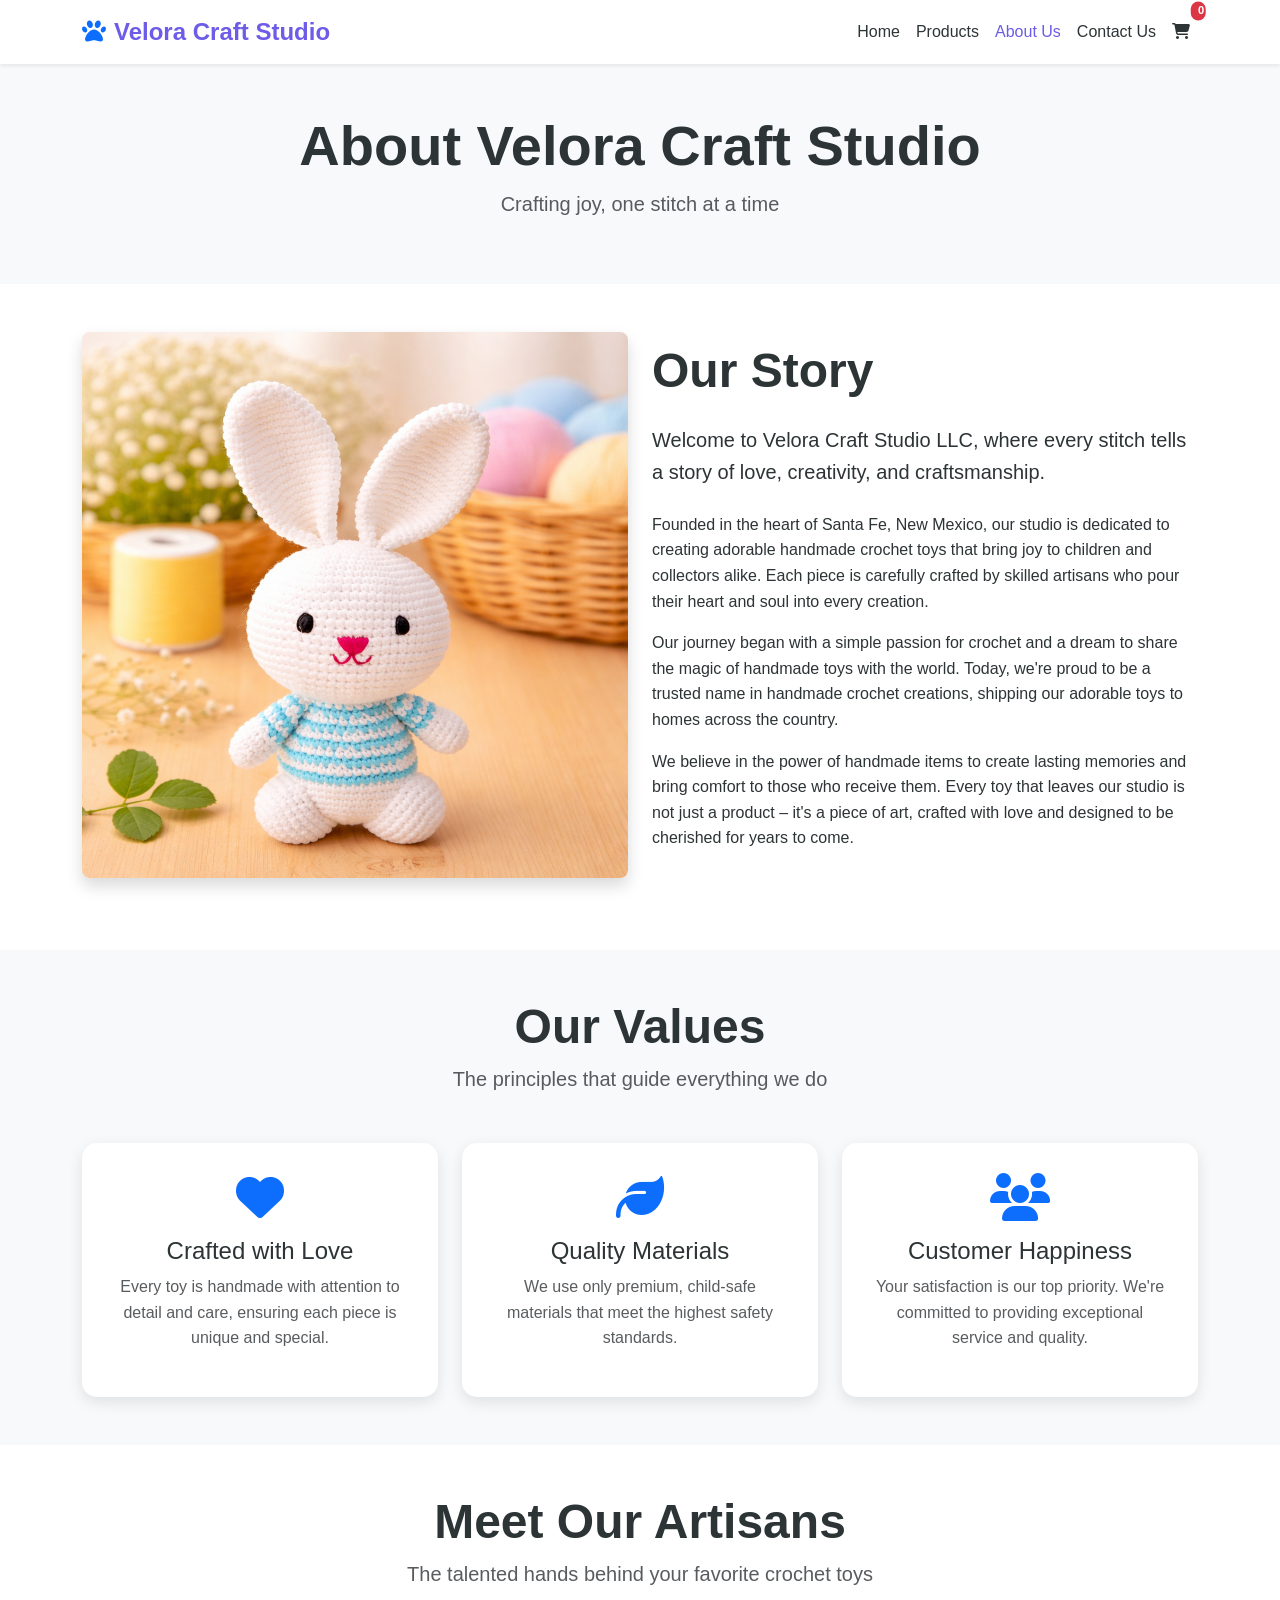
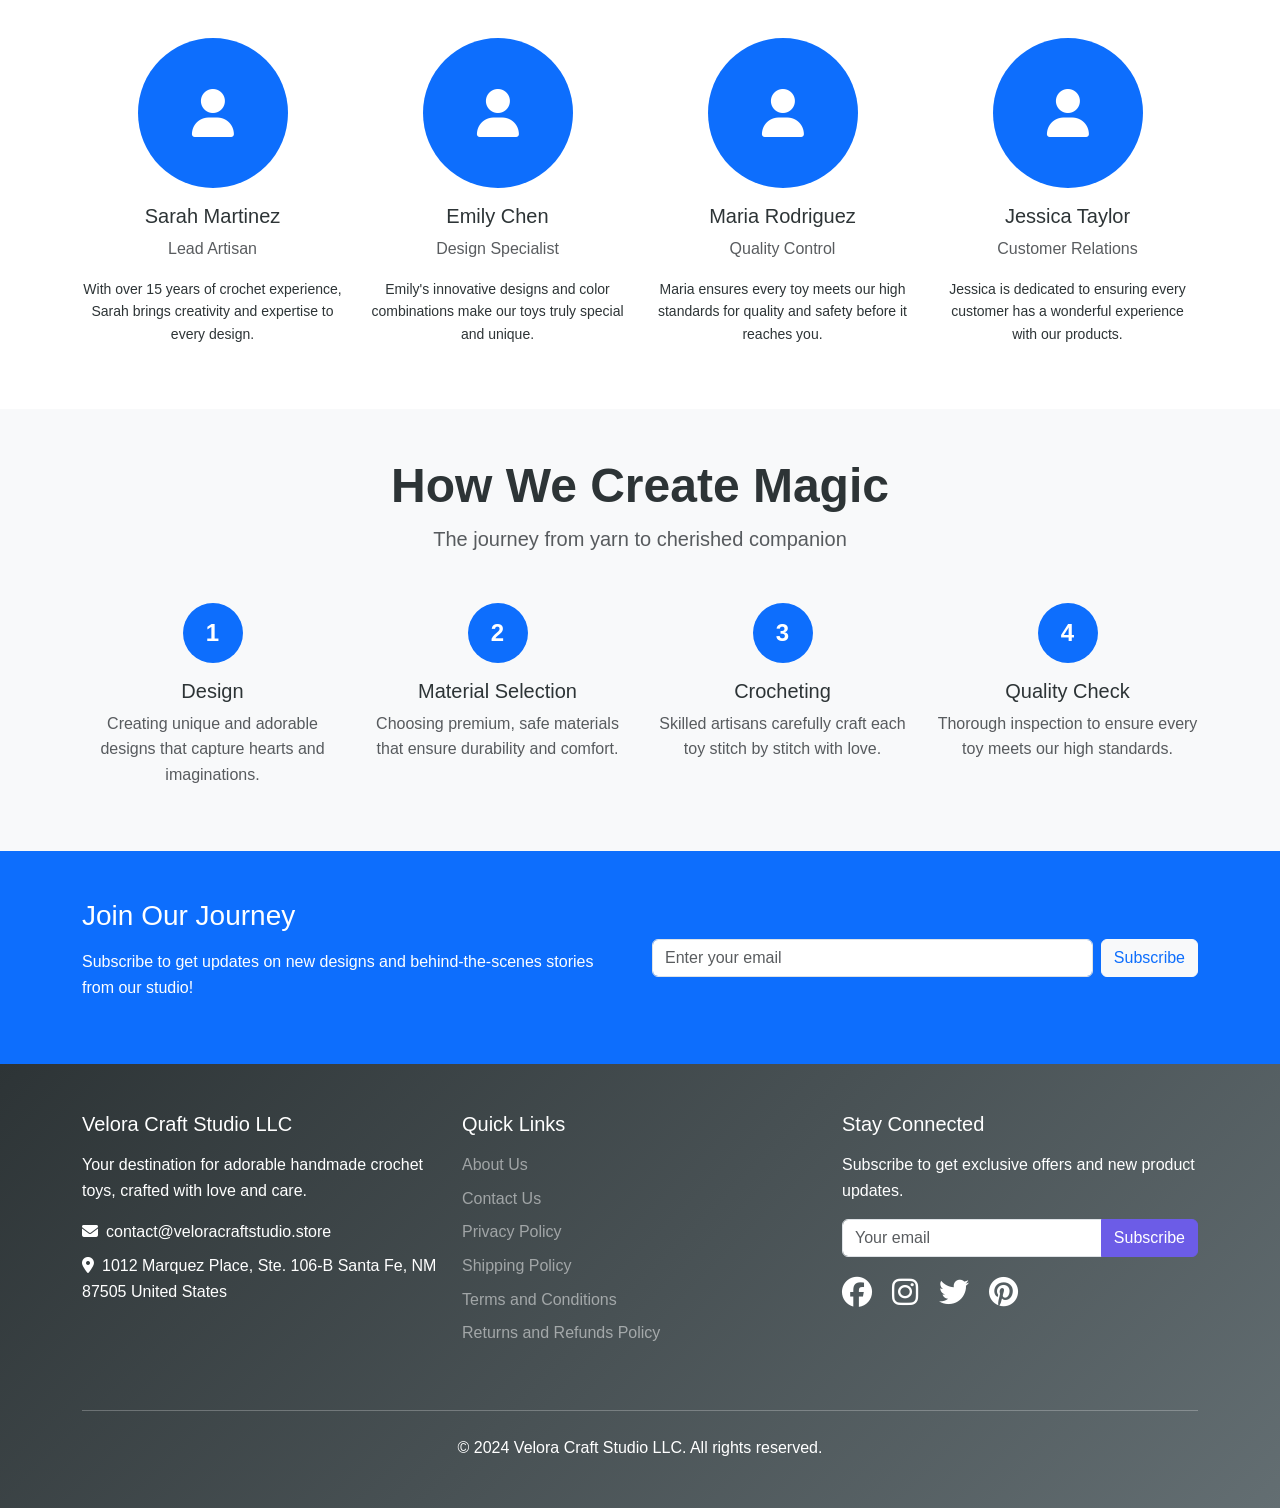
==== about.html @ e20858ad "Commit" ====
<!DOCTYPE html>
<html lang="en">
<head>
    <meta charset="UTF-8">
    <meta name="viewport" content="width=device-width, initial-scale=1.0">
    <title>About Us - Velora Craft Studio LLC</title>
    <link href="https://cdn.jsdelivr.net/npm/bootstrap@5.3.0/dist/css/bootstrap.min.css" rel="stylesheet">
    <link rel="stylesheet" href="https://cdnjs.cloudflare.com/ajax/libs/font-awesome/6.4.0/css/all.min.css">
    <link rel="stylesheet" href="styles.css">
</head>
<body>
    <!-- Navigation -->
    <nav class="navbar navbar-expand-lg navbar-light bg-white shadow-sm sticky-top">
        <div class="container">
            <a class="navbar-brand fw-bold" href="index.html">
                <i class="fas fa-paw text-primary me-2"></i>Velora Craft Studio
            </a>
            <button class="navbar-toggler" type="button" data-bs-toggle="collapse" data-bs-target="#navbarNav">
                <span class="navbar-toggler-icon"></span>
            </button>
            <div class="collapse navbar-collapse" id="navbarNav">
                <ul class="navbar-nav ms-auto">
                    <li class="nav-item">
                        <a class="nav-link" href="index.html">Home</a>
                    </li>
                    <li class="nav-item">
                        <a class="nav-link" href="products.html">Products</a>
                    </li>
                    <li class="nav-item">
                        <a class="nav-link active" href="about.html">About Us</a>
                    </li>
                    <li class="nav-item">
                        <a class="nav-link" href="contact.html">Contact Us</a>
                    </li>
                    <li class="nav-item">
                        <a class="nav-link position-relative" href="cart.html">
                            <i class="fas fa-shopping-cart"></i>
                            <span class="position-absolute top-0 start-100 translate-middle badge rounded-pill bg-danger cart-count">
                                0
                            </span>
                        </a>
                    </li>
                </ul>
            </div>
        </div>
    </nav>

    <!-- Page Header -->
    <section class="py-5 bg-light">
        <div class="container">
            <div class="text-center">
                <h1 class="display-4 fw-bold">About Velora Craft Studio</h1>
                <p class="lead text-muted">Crafting joy, one stitch at a time</p>
            </div>
        </div>
    </section>

    <!-- Our Story -->
    <section class="py-5">
        <div class="container">
            <div class="row align-items-center">
                <div class="col-lg-6 mb-4">
                    <img src="Products/1/01 Bunny Crochet 01 (1).png" alt="Our Craft Studio" class="img-fluid rounded-3 shadow">
                </div>
                <div class="col-lg-6 mb-4">
                    <h2 class="display-5 fw-bold mb-4">Our Story</h2>
                    <p class="lead mb-4">Welcome to Velora Craft Studio LLC, where every stitch tells a story of love, creativity, and craftsmanship.</p>
                    <p class="mb-3">Founded in the heart of Santa Fe, New Mexico, our studio is dedicated to creating adorable handmade crochet toys that bring joy to children and collectors alike. Each piece is carefully crafted by skilled artisans who pour their heart and soul into every creation.</p>
                    <p class="mb-3">Our journey began with a simple passion for crochet and a dream to share the magic of handmade toys with the world. Today, we're proud to be a trusted name in handmade crochet creations, shipping our adorable toys to homes across the country.</p>
                    <p>We believe in the power of handmade items to create lasting memories and bring comfort to those who receive them. Every toy that leaves our studio is not just a product – it's a piece of art, crafted with love and designed to be cherished for years to come.</p>
                </div>
            </div>
        </div>
    </section>

    <!-- Our Values -->
    <section class="py-5 bg-light">
        <div class="container">
            <div class="text-center mb-5">
                <h2 class="display-5 fw-bold">Our Values</h2>
                <p class="lead text-muted">The principles that guide everything we do</p>
            </div>
            <div class="row g-4">
                <div class="col-md-4">
                    <div class="text-center">
                        <div class="feature-box">
                            <i class="fas fa-heart fa-3x text-primary mb-3"></i>
                            <h4>Crafted with Love</h4>
                            <p class="text-muted">Every toy is handmade with attention to detail and care, ensuring each piece is unique and special.</p>
                        </div>
                    </div>
                </div>
                <div class="col-md-4">
                    <div class="text-center">
                        <div class="feature-box">
                            <i class="fas fa-leaf fa-3x text-primary mb-3"></i>
                            <h4>Quality Materials</h4>
                            <p class="text-muted">We use only premium, child-safe materials that meet the highest safety standards.</p>
                        </div>
                    </div>
                </div>
                <div class="col-md-4">
                    <div class="text-center">
                        <div class="feature-box">
                            <i class="fas fa-users fa-3x text-primary mb-3"></i>
                            <h4>Customer Happiness</h4>
                            <p class="text-muted">Your satisfaction is our top priority. We're committed to providing exceptional service and quality.</p>
                        </div>
                    </div>
                </div>
            </div>
        </div>
    </section>

    <!-- Meet the Team -->
    <section class="py-5">
        <div class="container">
            <div class="text-center mb-5">
                <h2 class="display-5 fw-bold">Meet Our Artisans</h2>
                <p class="lead text-muted">The talented hands behind your favorite crochet toys</p>
            </div>
            <div class="row g-4">
                <div class="col-lg-3 col-md-6">
                    <div class="text-center">
                        <div class="mb-3">
                            <div class="bg-primary rounded-circle d-inline-flex align-items-center justify-content-center" style="width: 150px; height: 150px;">
                                <i class="fas fa-user fa-3x text-white"></i>
                            </div>
                        </div>
                        <h5>Sarah Martinez</h5>
                        <p class="text-muted">Lead Artisan</p>
                        <p class="small">With over 15 years of crochet experience, Sarah brings creativity and expertise to every design.</p>
                    </div>
                </div>
                <div class="col-lg-3 col-md-6">
                    <div class="text-center">
                        <div class="mb-3">
                            <div class="bg-primary rounded-circle d-inline-flex align-items-center justify-content-center" style="width: 150px; height: 150px;">
                                <i class="fas fa-user fa-3x text-white"></i>
                            </div>
                        </div>
                        <h5>Emily Chen</h5>
                        <p class="text-muted">Design Specialist</p>
                        <p class="small">Emily's innovative designs and color combinations make our toys truly special and unique.</p>
                    </div>
                </div>
                <div class="col-lg-3 col-md-6">
                    <div class="text-center">
                        <div class="mb-3">
                            <div class="bg-primary rounded-circle d-inline-flex align-items-center justify-content-center" style="width: 150px; height: 150px;">
                                <i class="fas fa-user fa-3x text-white"></i>
                            </div>
                        </div>
                        <h5>Maria Rodriguez</h5>
                        <p class="text-muted">Quality Control</p>
                        <p class="small">Maria ensures every toy meets our high standards for quality and safety before it reaches you.</p>
                    </div>
                </div>
                <div class="col-lg-3 col-md-6">
                    <div class="text-center">
                        <div class="mb-3">
                            <div class="bg-primary rounded-circle d-inline-flex align-items-center justify-content-center" style="width: 150px; height: 150px;">
                                <i class="fas fa-user fa-3x text-white"></i>
                            </div>
                        </div>
                        <h5>Jessica Taylor</h5>
                        <p class="text-muted">Customer Relations</p>
                        <p class="small">Jessica is dedicated to ensuring every customer has a wonderful experience with our products.</p>
                    </div>
                </div>
            </div>
        </div>
    </section>

    <!-- Our Process -->
    <section class="py-5 bg-light">
        <div class="container">
            <div class="text-center mb-5">
                <h2 class="display-5 fw-bold">How We Create Magic</h2>
                <p class="lead text-muted">The journey from yarn to cherished companion</p>
            </div>
            <div class="row g-4">
                <div class="col-md-3 text-center">
                    <div class="process-step">
                        <div class="step-number mb-3">
                            <span class="bg-primary text-white rounded-circle d-inline-flex align-items-center justify-content-center" style="width: 60px; height: 60px; font-size: 24px; font-weight: bold;">1</span>
                        </div>
                        <h5>Design</h5>
                        <p class="text-muted">Creating unique and adorable designs that capture hearts and imaginations.</p>
                    </div>
                </div>
                <div class="col-md-3 text-center">
                    <div class="process-step">
                        <div class="step-number mb-3">
                            <span class="bg-primary text-white rounded-circle d-inline-flex align-items-center justify-content-center" style="width: 60px; height: 60px; font-size: 24px; font-weight: bold;">2</span>
                        </div>
                        <h5>Material Selection</h5>
                        <p class="text-muted">Choosing premium, safe materials that ensure durability and comfort.</p>
                    </div>
                </div>
                <div class="col-md-3 text-center">
                    <div class="process-step">
                        <div class="step-number mb-3">
                            <span class="bg-primary text-white rounded-circle d-inline-flex align-items-center justify-content-center" style="width: 60px; height: 60px; font-size: 24px; font-weight: bold;">3</span>
                        </div>
                        <h5>Crocheting</h5>
                        <p class="text-muted">Skilled artisans carefully craft each toy stitch by stitch with love.</p>
                    </div>
                </div>
                <div class="col-md-3 text-center">
                    <div class="process-step">
                        <div class="step-number mb-3">
                            <span class="bg-primary text-white rounded-circle d-inline-flex align-items-center justify-content-center" style="width: 60px; height: 60px; font-size: 24px; font-weight: bold;">4</span>
                        </div>
                        <h5>Quality Check</h5>
                        <p class="text-muted">Thorough inspection to ensure every toy meets our high standards.</p>
                    </div>
                </div>
            </div>
        </div>
    </section>

    <!-- Newsletter Section -->
    <section class="py-5 bg-primary text-white">
        <div class="container">
            <div class="row align-items-center">
                <div class="col-lg-6">
                    <h3 class="mb-3">Join Our Journey</h3>
                    <p>Subscribe to get updates on new designs and behind-the-scenes stories from our studio!</p>
                </div>
                <div class="col-lg-6">
                    <form class="d-flex gap-2" id="newsletter-form">
                        <input type="email" class="form-control" placeholder="Enter your email" required>
                        <button type="submit" class="btn btn-light text-primary">Subscribe</button>
                    </form>
                </div>
            </div>
        </div>
    </section>

    <!-- Footer -->
    <footer class="bg-dark text-white py-5">
        <div class="container">
            <div class="row">
                <div class="col-lg-4 mb-4">
                    <h5 class="mb-3">Velora Craft Studio LLC</h5>
                    <p class="mb-3">Your destination for adorable handmade crochet toys, crafted with love and care.</p>
                    <div class="contact-info">
                        <p class="mb-2"><i class="fas fa-envelope me-2"></i>contact@veloracraftstudio.store</p>
                        <p class="mb-2"><i class="fas fa-map-marker-alt me-2"></i>1012 Marquez Place, Ste. 106-B Santa Fe, NM 87505 United States</p>
                    </div>
                </div>
                <div class="col-lg-4 mb-4">
                    <h5 class="mb-3">Quick Links</h5>
                    <ul class="list-unstyled">
                        <li class="mb-2"><a href="about.html" class="text-white-50 text-decoration-none">About Us</a></li>
                        <li class="mb-2"><a href="contact.html" class="text-white-50 text-decoration-none">Contact Us</a></li>
                        <li class="mb-2"><a href="privacy.html" class="text-white-50 text-decoration-none">Privacy Policy</a></li>
                        <li class="mb-2"><a href="shipping.html" class="text-white-50 text-decoration-none">Shipping Policy</a></li>
                        <li class="mb-2"><a href="terms.html" class="text-white-50 text-decoration-none">Terms and Conditions</a></li>
                        <li class="mb-2"><a href="returns.html" class="text-white-50 text-decoration-none">Returns and Refunds Policy</a></li>
                    </ul>
                </div>
                <div class="col-lg-4 mb-4">
                    <h5 class="mb-3">Stay Connected</h5>
                    <p class="mb-3">Subscribe to get exclusive offers and new product updates.</p>
                    <form id="footer-newsletter-form">
                        <div class="input-group mb-3">
                            <input type="email" class="form-control" placeholder="Your email" required>
                            <button class="btn btn-primary" type="submit">Subscribe</button>
                        </div>
                    </form>
                    <div class="social-links mt-3">
                        <a href="#" class="text-white me-3"><i class="fab fa-facebook fa-lg"></i></a>
                        <a href="#" class="text-white me-3"><i class="fab fa-instagram fa-lg"></i></a>
                        <a href="#" class="text-white me-3"><i class="fab fa-twitter fa-lg"></i></a>
                        <a href="#" class="text-white"><i class="fab fa-pinterest fa-lg"></i></a>
                    </div>
                </div>
            </div>
            <hr class="bg-white-50 my-4">
            <div class="text-center">
                <p class="mb-0">&copy; 2024 Velora Craft Studio LLC. All rights reserved.</p>
            </div>
        </div>
    </footer>

    <script src="https://cdn.jsdelivr.net/npm/bootstrap@5.3.0/dist/js/bootstrap.bundle.min.js"></script>
    <script src="script.js"></script>
</body>
</html>
---- styles.css ----
/* Custom Styles for Velora Craft Studio */

:root {
    --primary-color: #6c5ce7;
    --secondary-color: #fd79a8;
    --accent-color: #fdcb6e;
    --text-dark: #2d3436;
    --text-light: #636e72;
    --bg-light: #f8f9fa;
    --border-color: #dee2e6;
}

/* General Styles */
body {
    font-family: 'Segoe UI', Tahoma, Geneva, Verdana, sans-serif;
    color: var(--text-dark);
    line-height: 1.6;
}

/* Navigation */
.navbar-brand {
    color: var(--primary-color) !important;
    font-size: 1.5rem;
}

.nav-link {
    color: var(--text-dark) !important;
    font-weight: 500;
    transition: color 0.3s ease;
}

.nav-link:hover,
.nav-link.active {
    color: var(--primary-color) !important;
}

.cart-count {
    font-size: 0.7rem;
    top: -5px;
    right: -10px;
}

/* Hero Section */
.hero-section {
    background: linear-gradient(135deg, #667eea 0%, #764ba2 100%);
    color: white;
    position: relative;
    overflow: hidden;
}

.hero-section::before {
    content: '';
    position: absolute;
    top: 0;
    left: 0;
    right: 0;
    bottom: 0;
    background: url('data:image/svg+xml,<svg xmlns="http://www.w3.org/2000/svg" viewBox="0 0 1440 320"><path fill="%23ffffff" fill-opacity="0.1" d="M0,96L48,112C96,128,192,160,288,160C384,160,480,128,576,122.7C672,117,768,139,864,133.3C960,128,1056,96,1152,90.7C1248,85,1344,107,1392,117.3L1440,128L1440,320L1392,320C1344,320,1248,320,1152,320C1056,320,960,320,864,320C768,320,672,320,576,320C480,320,384,320,288,320C192,320,96,320,48,320L0,320Z"></path></svg>') no-repeat bottom;
    background-size: cover;
}

.hero-content {
    position: relative;
    z-index: 1;
}

.hero-image img {
    max-height: 500px;
    object-fit: contain;
    animation: float 3s ease-in-out infinite;
}

@keyframes float {
    0%, 100% { transform: translateY(0px); }
    50% { transform: translateY(-20px); }
}

/* Product Cards */
.product-card {
    background: white;
    border-radius: 15px;
    overflow: hidden;
    box-shadow: 0 5px 15px rgba(0,0,0,0.1);
    transition: transform 0.3s ease, box-shadow 0.3s ease;
    height: 100%;
}

.product-card:hover {
    transform: translateY(-5px);
    box-shadow: 0 10px 25px rgba(0,0,0,0.15);
}

.product-image {
    position: relative;
    overflow: hidden;
    height: 250px;
}

.product-image img {
    width: 100%;
    height: 100%;
    object-fit: cover;
    transition: transform 0.3s ease;
}

.product-card:hover .product-image img {
    transform: scale(1.05);
}

.product-badge {
    position: absolute;
    top: 10px;
    right: 10px;
    background: var(--secondary-color);
    color: white;
    padding: 5px 10px;
    border-radius: 20px;
    font-size: 0.8rem;
    font-weight: bold;
}

.product-info {
    padding: 20px;
}

.product-title {
    font-size: 1.1rem;
    font-weight: 600;
    margin-bottom: 10px;
    color: var(--text-dark);
}

.product-price {
    display: flex;
    align-items: center;
    gap: 10px;
    margin-bottom: 15px;
}

.price-current {
    font-size: 1.3rem;
    font-weight: bold;
    color: var(--primary-color);
}

.price-original {
    font-size: 1rem;
    color: var(--text-light);
    text-decoration: line-through;
}

.btn-add-cart {
    background: var(--primary-color);
    color: white;
    border: none;
    padding: 10px 15px;
    border-radius: 25px;
    font-weight: 500;
    transition: background 0.3s ease;
}

.btn-add-cart:hover {
    background: #5f4dd8;
    color: white;
}

/* Feature Boxes */
.feature-box {
    padding: 30px;
    background: white;
    border-radius: 15px;
    box-shadow: 0 5px 15px rgba(0,0,0,0.1);
    transition: transform 0.3s ease;
    height: 100%;
}

.feature-box:hover {
    transform: translateY(-5px);
}

/* Product Gallery */
.product-gallery {
    display: grid;
    grid-template-columns: 1fr 100px;
    gap: 20px;
    margin-bottom: 30px;
}

.main-image {
    border-radius: 15px;
    overflow: hidden;
    box-shadow: 0 10px 25px rgba(0,0,0,0.1);
}

.main-image img {
    width: 100%;
    height: 500px;
    object-fit: cover;
}

.thumbnail-list {
    display: flex;
    flex-direction: column;
    gap: 10px;
}

.thumbnail {
    border-radius: 10px;
    overflow: hidden;
    cursor: pointer;
    border: 3px solid transparent;
    transition: border-color 0.3s ease;
}

.thumbnail.active,
.thumbnail:hover {
    border-color: var(--primary-color);
}

.thumbnail img {
    width: 100%;
    height: 100px;
    object-fit: cover;
}

/* Product Variants */
.variant-options {
    display: flex;
    gap: 10px;
    margin-bottom: 20px;
}

.variant-option {
    padding: 8px 16px;
    border: 2px solid var(--border-color);
    border-radius: 20px;
    background: white;
    cursor: pointer;
    transition: all 0.3s ease;
}

.variant-option.selected {
    border-color: var(--primary-color);
    background: var(--primary-color);
    color: white;
}

/* Shopping Cart */
.cart-table {
    background: white;
    border-radius: 15px;
    overflow: hidden;
    box-shadow: 0 5px 15px rgba(0,0,0,0.1);
}

.cart-item {
    padding: 20px;
    border-bottom: 1px solid var(--border-color);
    display: flex;
    align-items: center;
    gap: 20px;
}

.cart-item-image {
    width: 100px;
    height: 100px;
    border-radius: 10px;
    overflow: hidden;
}

.cart-item-image img {
    width: 100%;
    height: 100%;
    object-fit: cover;
}

.cart-item-details {
    flex: 1;
}

.cart-item-title {
    font-weight: 600;
    margin-bottom: 5px;
}

.cart-item-price {
    color: var(--primary-color);
    font-weight: bold;
}

.quantity-controls {
    display: flex;
    align-items: center;
    gap: 10px;
}

.quantity-btn {
    width: 30px;
    height: 30px;
    border: 1px solid var(--border-color);
    background: white;
    border-radius: 50%;
    cursor: pointer;
    display: flex;
    align-items: center;
    justify-content: center;
    transition: background 0.3s ease;
}

.quantity-btn:hover {
    background: var(--bg-light);
}

.cart-summary {
    background: white;
    border-radius: 15px;
    padding: 30px;
    box-shadow: 0 5px 15px rgba(0,0,0,0.1);
}

.summary-row {
    display: flex;
    justify-content: space-between;
    margin-bottom: 15px;
}

.summary-row.total {
    font-size: 1.2rem;
    font-weight: bold;
    color: var(--primary-color);
    border-top: 2px solid var(--border-color);
    padding-top: 15px;
}

/* Forms */
.form-control:focus {
    border-color: var(--primary-color);
    box-shadow: 0 0 0 0.2rem rgba(108, 92, 231, 0.25);
}

.btn-primary {
    background: var(--primary-color);
    border-color: var(--primary-color);
}

.btn-primary:hover {
    background: #5f4dd8;
    border-color: #5f4dd8;
}

/* Footer */
footer {
    background: linear-gradient(135deg, #2d3436 0%, #636e72 100%);
}

footer a {
    transition: color 0.3s ease;
}

footer a:hover {
    color: var(--accent-color) !important;
}

.social-links a {
    font-size: 1.5rem;
    transition: transform 0.3s ease;
}

.social-links a:hover {
    transform: translateY(-3px);
}

/* Responsive Design */
@media (max-width: 768px) {
    .hero-section {
        text-align: center;
    }
    
    .hero-section .row {
        flex-direction: column-reverse;
    }
    
    .product-gallery {
        grid-template-columns: 1fr;
    }
    
    .thumbnail-list {
        flex-direction: row;
        overflow-x: auto;
    }
    
    .cart-item {
        flex-direction: column;
        text-align: center;
    }
    
    .cart-item-image {
        width: 150px;
        height: 150px;
    }
}

/* Loading Animation */
.loading {
    display: inline-block;
    width: 20px;
    height: 20px;
    border: 3px solid rgba(255,255,255,.3);
    border-radius: 50%;
    border-top-color: white;
    animation: spin 1s ease-in-out infinite;
}

@keyframes spin {
    to { transform: rotate(360deg); }
}

/* Toast Notifications */
.toast-container {
    position: fixed;
    top: 20px;
    right: 20px;
    z-index: 9999;
}

.custom-toast {
    background: white;
    border-radius: 10px;
    box-shadow: 0 5px 15px rgba(0,0,0,0.2);
    padding: 15px 20px;
    margin-bottom: 10px;
    display: flex;
    align-items: center;
    gap: 10px;
    min-width: 300px;
    animation: slideIn 0.3s ease;
}

@keyframes slideIn {
    from {
        transform: translateX(100%);
        opacity: 0;
    }
    to {
        transform: translateX(0);
        opacity: 1;
    }
}

.toast-success {
    border-left: 4px solid #28a745;
}

.toast-error {
    border-left: 4px solid #dc3545;
}

.toast-info {
    border-left: 4px solid #17a2b8;
}
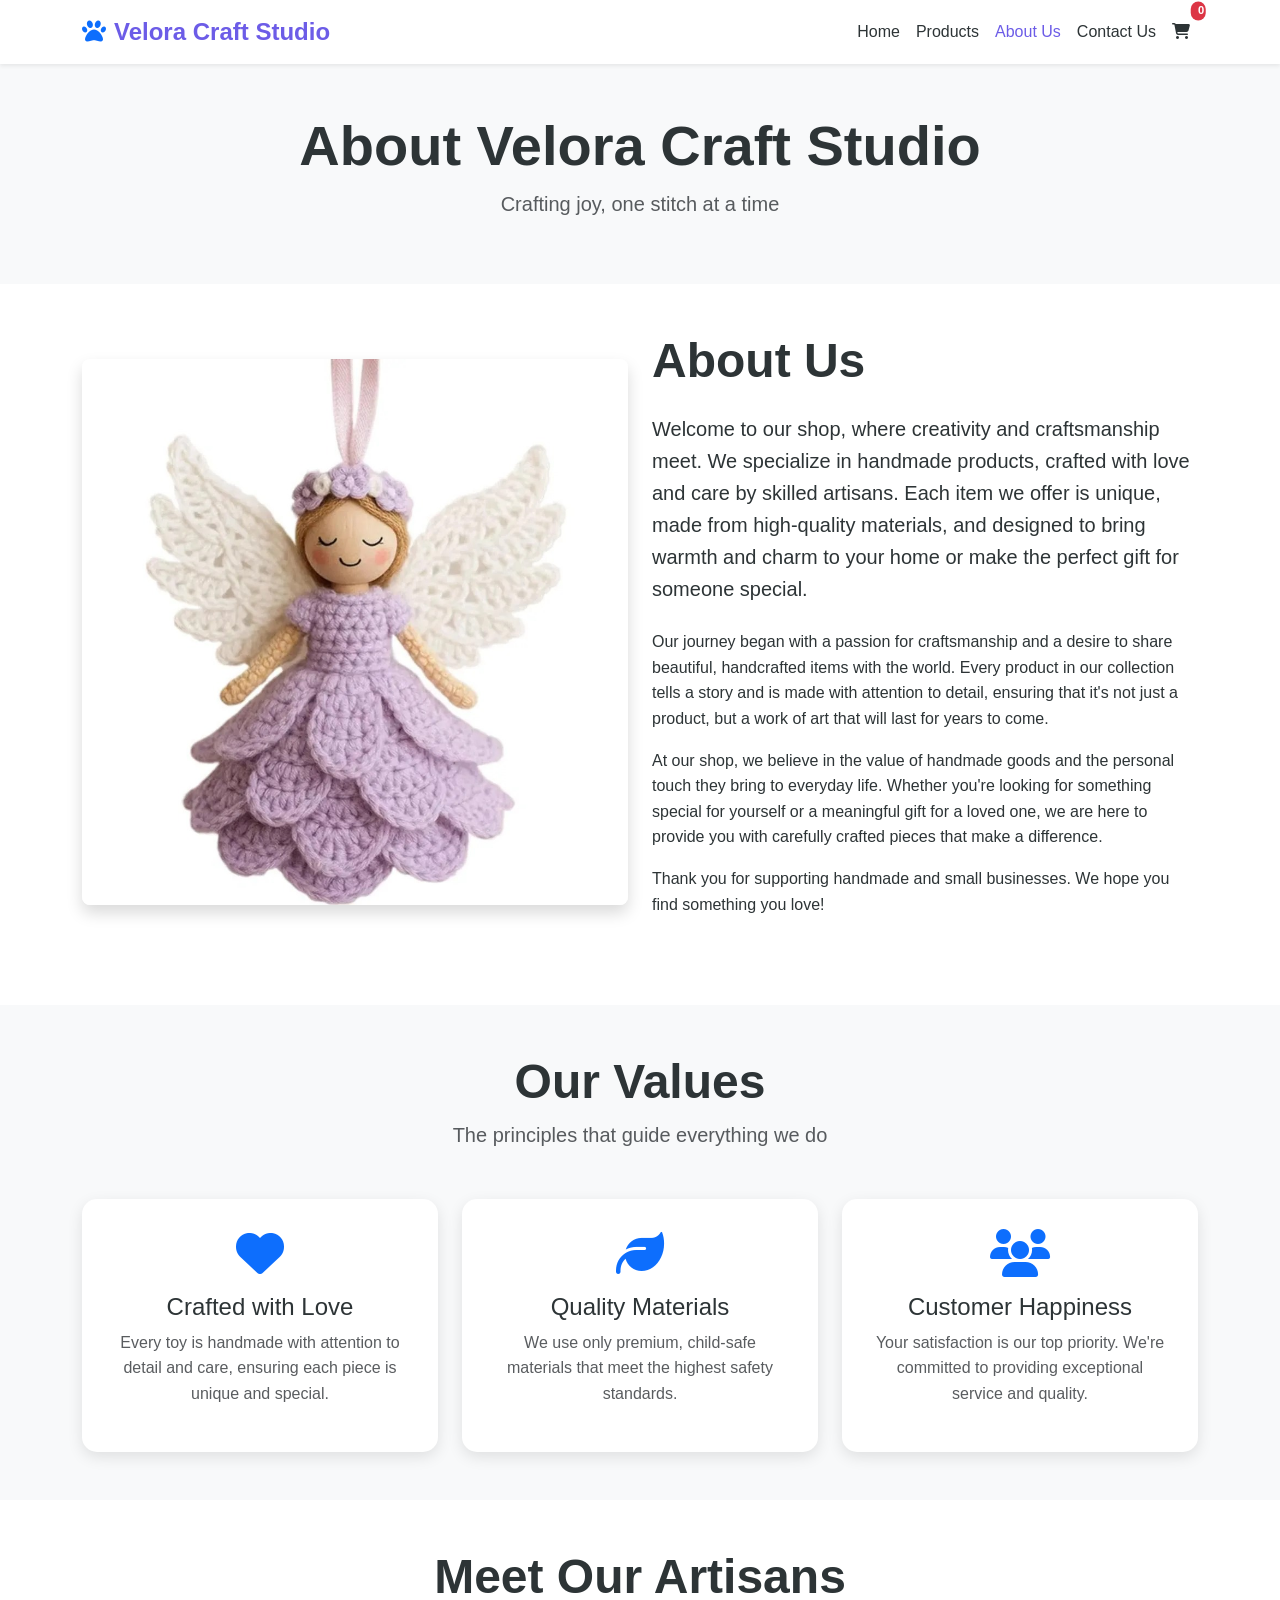
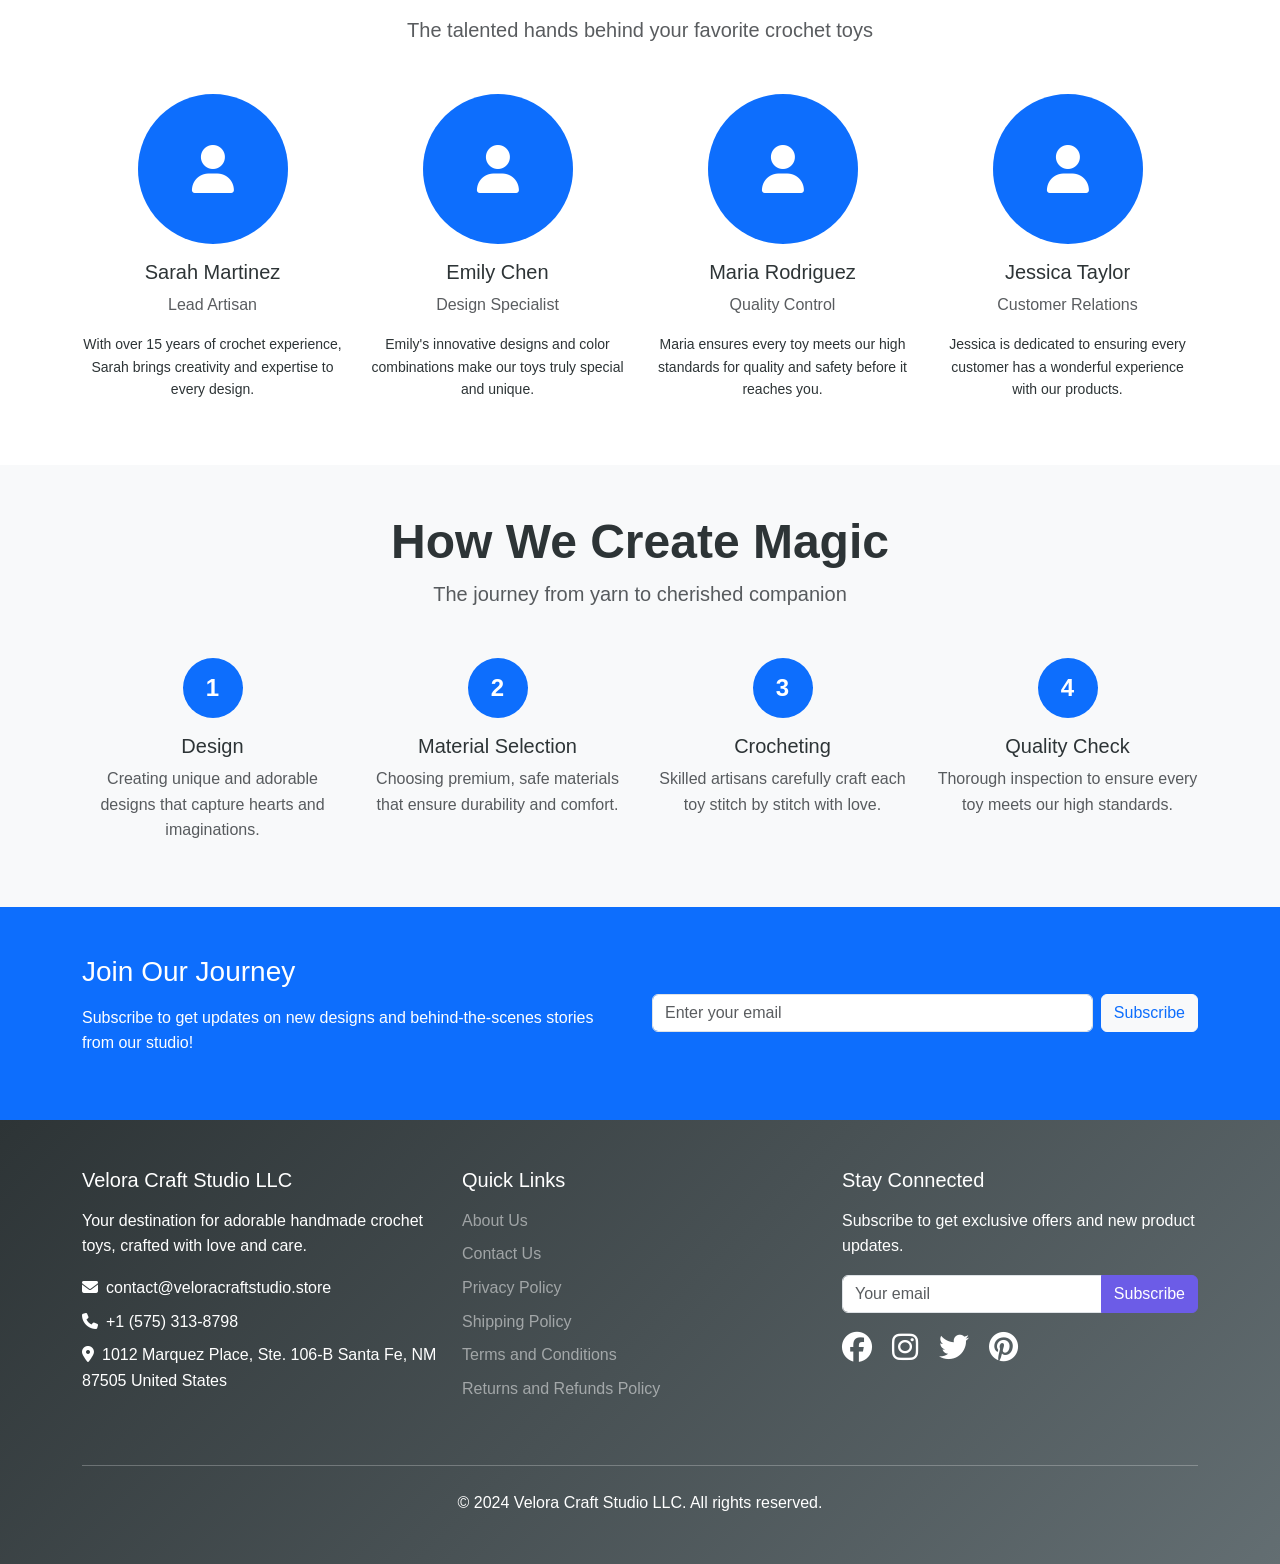
==== commit f08a4cd3: "commit" ====
--- a/about.html
+++ b/about.html
@@ -60,14 +60,14 @@
         <div class="container">
             <div class="row align-items-center">
                 <div class="col-lg-6 mb-4">
-                    <img src="Products/1/01 Bunny Crochet 01 (1).png" alt="Our Craft Studio" class="img-fluid rounded-3 shadow">
+                    <img src="Products/4/variant-image-1.jpeg" alt="Our Craft Studio" class="img-fluid rounded-3 shadow">
                 </div>
                 <div class="col-lg-6 mb-4">
-                    <h2 class="display-5 fw-bold mb-4">Our Story</h2>
-                    <p class="lead mb-4">Welcome to Velora Craft Studio LLC, where every stitch tells a story of love, creativity, and craftsmanship.</p>
-                    <p class="mb-3">Founded in the heart of Santa Fe, New Mexico, our studio is dedicated to creating adorable handmade crochet toys that bring joy to children and collectors alike. Each piece is carefully crafted by skilled artisans who pour their heart and soul into every creation.</p>
-                    <p class="mb-3">Our journey began with a simple passion for crochet and a dream to share the magic of handmade toys with the world. Today, we're proud to be a trusted name in handmade crochet creations, shipping our adorable toys to homes across the country.</p>
-                    <p>We believe in the power of handmade items to create lasting memories and bring comfort to those who receive them. Every toy that leaves our studio is not just a product – it's a piece of art, crafted with love and designed to be cherished for years to come.</p>
+                    <h2 class="display-5 fw-bold mb-4">About Us</h2>
+                    <p class="lead mb-4">Welcome to our shop, where creativity and craftsmanship meet. We specialize in handmade products, crafted with love and care by skilled artisans. Each item we offer is unique, made from high-quality materials, and designed to bring warmth and charm to your home or make the perfect gift for someone special.</p>
+                    <p class="mb-3">Our journey began with a passion for craftsmanship and a desire to share beautiful, handcrafted items with the world. Every product in our collection tells a story and is made with attention to detail, ensuring that it's not just a product, but a work of art that will last for years to come.</p>
+                    <p class="mb-3">At our shop, we believe in the value of handmade goods and the personal touch they bring to everyday life. Whether you're looking for something special for yourself or a meaningful gift for a loved one, we are here to provide you with carefully crafted pieces that make a difference.</p>
+                    <p>Thank you for supporting handmade and small businesses. We hope you find something you love!</p>
                 </div>
             </div>
         </div>
@@ -247,6 +247,7 @@
                     <p class="mb-3">Your destination for adorable handmade crochet toys, crafted with love and care.</p>
                     <div class="contact-info">
                         <p class="mb-2"><i class="fas fa-envelope me-2"></i>contact@veloracraftstudio.store</p>
+                        <p class="mb-2"><i class="fas fa-phone me-2"></i>+1 (575) 313-8798</p>
                         <p class="mb-2"><i class="fas fa-map-marker-alt me-2"></i>1012 Marquez Place, Ste. 106-B Santa Fe, NM 87505 United States</p>
                     </div>
                 </div>
--- a/styles.css
+++ b/styles.css
@@ -180,8 +180,8 @@
 
 /* Product Gallery */
 .product-gallery {
-    display: grid;
-    grid-template-columns: 1fr 100px;
+    display: flex;
+    flex-direction: column;
     gap: 20px;
     margin-bottom: 30px;
 }
@@ -200,11 +200,13 @@
 
 .thumbnail-list {
     display: flex;
-    flex-direction: column;
     gap: 10px;
+    overflow-x: auto;
+    padding: 5px 0;
 }
 
 .thumbnail {
+    min-width: 100px;
     border-radius: 10px;
     overflow: hidden;
     cursor: pointer;
@@ -218,7 +220,7 @@
 }
 
 .thumbnail img {
-    width: 100%;
+    width: 100px;
     height: 100px;
     object-fit: cover;
 }
@@ -380,13 +382,13 @@
         flex-direction: column-reverse;
     }
     
-    .product-gallery {
-        grid-template-columns: 1fr;
+    .main-image img {
+        height: 300px;
     }
     
-    .thumbnail-list {
-        flex-direction: row;
-        overflow-x: auto;
+    .thumbnail img {
+        width: 80px;
+        height: 80px;
     }
     
     .cart-item {
